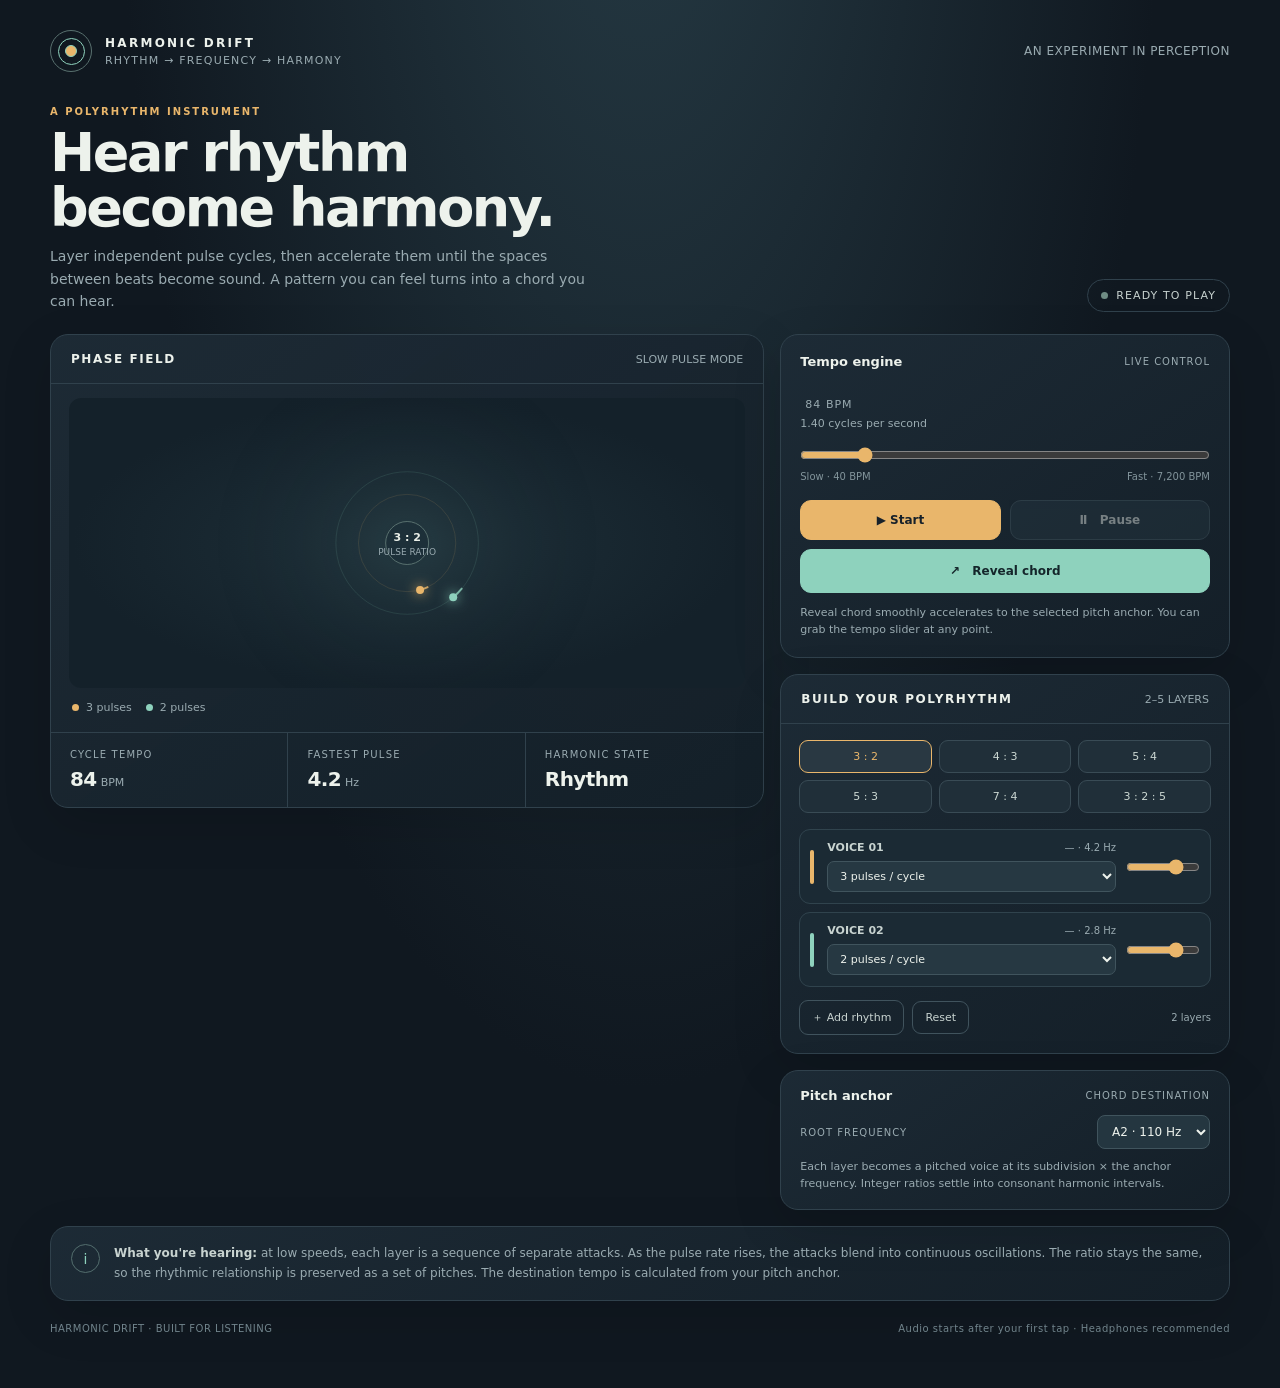
==== public/index.html @ 03dbb30c "Build Harmonic Drift polyrhythm-to-chord SPA" ====
<!doctype html>
<html lang="en">
<head>
<meta charset="utf-8">
<meta name="viewport" content="width=device-width,initial-scale=1,viewport-fit=cover">
<meta name="theme-color" content="#101820">
<meta name="description" content="Build polyrhythms, accelerate their pulses, and hear them resolve into harmonic intervals.">
<title>Harmonic Drift — Polyrhythm to Chord</title>
<style>
:root{color-scheme:dark;--bg:#101820;--panel:#17232d;--panel2:#1d2b36;--line:#30414c;--ink:#edf2ec;--muted:#9aabb1;--soft:#c8d3d0;--accent:#e9b66b;--accent2:#8ed2bd;--danger:#e58a78;--r:18px;font-family:Inter,ui-sans-serif,system-ui,-apple-system,BlinkMacSystemFont,"Segoe UI",sans-serif}
*{box-sizing:border-box}body{margin:0;background:radial-gradient(ellipse at 50% -20%,#263b45 0,#101820 58%);color:var(--ink);min-height:100vh}button,input,select{font:inherit}button{cursor:pointer}button:focus-visible,input:focus-visible,select:focus-visible{outline:2px solid var(--accent);outline-offset:3px}.shell{width:min(1180px,100% - 36px);margin:auto;padding:30px 0 54px}.top{display:flex;align-items:center;justify-content:space-between;gap:20px;margin-bottom:34px}.brand{display:flex;align-items:center;gap:13px}.mark{width:42px;height:42px;border:1px solid #59716f;border-radius:50%;display:grid;place-items:center;position:relative}.mark:before,.mark:after{content:"";position:absolute;border:1px solid var(--accent2);border-radius:50%;width:25px;height:25px}.mark:after{width:10px;height:10px;background:var(--accent)}.brand strong{display:block;letter-spacing:.19em;font-size:12px}.brand small{display:block;color:var(--muted);font-size:11px;letter-spacing:.11em;margin-top:4px}.eyebrow{color:var(--accent);font-size:10px;letter-spacing:.2em;text-transform:uppercase;font-weight:700}.top-note{color:var(--muted);font-size:12px;letter-spacing:.04em}.intro{display:flex;align-items:end;justify-content:space-between;gap:24px;margin-bottom:22px}.intro h1{font-size:clamp(32px,5vw,54px);line-height:1.02;letter-spacing:-.045em;margin:8px 0 10px;font-weight:650}.intro p{color:var(--muted);max-width:560px;margin:0;line-height:1.6;font-size:14px}.live-pill{white-space:nowrap;border:1px solid var(--line);border-radius:99px;padding:9px 13px;color:var(--soft);font-size:11px;letter-spacing:.1em;text-transform:uppercase}.live-pill:before{content:"";display:inline-block;width:7px;height:7px;border-radius:50%;background:#6f8c84;margin-right:8px}.live-pill.active:before{background:var(--accent2);box-shadow:0 0 12px var(--accent2)}
.layout{display:grid;grid-template-columns:minmax(0,1.35fr) minmax(310px,.85fr);gap:16px;align-items:start}.panel{background:linear-gradient(145deg,rgba(29,43,54,.96),rgba(20,31,40,.98));border:1px solid var(--line);border-radius:var(--r);overflow:hidden;box-shadow:0 16px 50px #0002}.panel-head{display:flex;justify-content:space-between;align-items:center;padding:17px 20px;border-bottom:1px solid var(--line)}.panel-head h2{font-size:12px;letter-spacing:.13em;text-transform:uppercase;margin:0;font-weight:650}.panel-head span{font-size:11px;color:var(--muted)}.visual-wrap{padding:14px 18px 18px}.visual{width:100%;height:290px;display:block;border-radius:12px;background:radial-gradient(ellipse at center,#1e3039,#14212a 70%)}.legend{display:flex;flex-wrap:wrap;gap:14px;padding:13px 3px 0}.legend-item{display:flex;align-items:center;gap:7px;color:var(--muted);font-size:11px}.dot{width:7px;height:7px;border-radius:50%}.readout{display:grid;grid-template-columns:repeat(3,1fr);border-top:1px solid var(--line)}.metric{padding:16px 19px;border-right:1px solid var(--line)}.metric:last-child{border:0}.metric label{display:block;color:var(--muted);font-size:10px;text-transform:uppercase;letter-spacing:.12em;margin-bottom:7px}.metric strong{font-size:20px;font-weight:600;letter-spacing:-.03em}.metric small{font-size:11px;color:var(--muted);margin-left:4px}
.side{display:grid;gap:16px}.controls{padding:19px}.control-row{display:flex;align-items:center;justify-content:space-between;gap:12px}.control-row h3{font-size:13px;margin:0;font-weight:650}.small-label{font-size:10px;color:var(--muted);letter-spacing:.1em;text-transform:uppercase}.tempo-value{font-variant-numeric:tabular-nums;font-size:28px;letter-spacing:-.04em;margin:13px 0 2px}.tempo-value span{font-size:11px;color:var(--muted);letter-spacing:.08em;margin-left:5px}.tempo-sub{font-size:11px;color:var(--muted)}input[type=range]{width:100%;accent-color:var(--accent);margin:17px 0 8px;cursor:pointer}.range-ends{display:flex;justify-content:space-between;color:#82949b;font-size:10px}.transport{display:grid;grid-template-columns:1fr 1fr;gap:9px;margin-top:18px}.btn{border:1px solid #465b64;border-radius:11px;background:#253640;color:var(--ink);padding:12px 14px;font-size:12px;font-weight:650;transition:background .18s,border-color .18s,transform .18s}.btn:hover{background:#304550;border-color:#71858a}.btn:active{transform:scale(.98)}.btn.primary{background:var(--accent);color:#17212a;border-color:var(--accent)}.btn.primary:hover{background:#f2c782}.btn.reveal{grid-column:1/-1;background:var(--accent2);border-color:var(--accent2);color:#14252a;padding:14px}.btn.reveal:hover{background:#a8e2d0}.btn:disabled{opacity:.45;cursor:not-allowed}.hint{font-size:11px;line-height:1.5;color:var(--muted);margin:12px 0 0}
.builder{padding:0}.builder-body{padding:16px 18px 18px}.preset-grid{display:grid;grid-template-columns:repeat(3,1fr);gap:7px;margin-bottom:16px}.preset{background:#202f39;border:1px solid #394b55;color:#cbd7d2;border-radius:9px;padding:9px 4px;font-size:11px;transition:.18s}.preset:hover,.preset.selected{border-color:var(--accent);color:var(--accent);background:#293842}.tracks{display:grid;gap:8px}.track{display:grid;grid-template-columns:7px minmax(0,1fr) 74px;align-items:center;gap:10px;padding:11px 10px;background:#1b2a34;border:1px solid #30434d;border-radius:11px}.track-bar{height:34px;border-radius:9px;width:4px}.track-main{min-width:0}.track-top{display:flex;justify-content:space-between;gap:8px;align-items:center;margin-bottom:7px}.track-name{font-size:11px;color:var(--soft);font-weight:650}.track-note{font-size:10px;color:var(--muted);font-variant-numeric:tabular-nums}.track select{width:100%;background:#263842;border:1px solid #40545d;color:var(--ink);border-radius:7px;padding:7px 8px;font-size:11px}.track select option{background:#1b2a34}.track-vol{width:100%;margin:0!important}.track-actions{display:flex;align-items:center;gap:8px;margin-top:13px}.add-btn,.reset-btn{background:transparent;border:1px solid #40535d;border-radius:9px;color:var(--soft);font-size:11px;padding:9px 12px}.add-btn:hover,.reset-btn:hover{border-color:var(--accent);color:var(--accent)}.track-count{margin-left:auto;color:var(--muted);font-size:10px}
.anchor{padding:17px 19px}.anchor select{background:#243640;border:1px solid #40545d;color:var(--ink);border-radius:8px;padding:8px 10px;font-size:12px}.anchor-note{font-size:11px;color:var(--muted);line-height:1.5;margin:10px 0 0}.explain{margin-top:16px;padding:17px 20px;display:flex;gap:14px;align-items:flex-start}.explain-icon{width:29px;height:29px;border:1px solid #536d6d;border-radius:50%;display:grid;place-items:center;color:var(--accent2);flex:none;font-size:14px}.explain p{font-size:12px;color:var(--muted);line-height:1.6;margin:0}.explain strong{color:var(--soft);font-weight:600}
.footer{display:flex;justify-content:space-between;gap:16px;margin-top:22px;color:#71848c;font-size:10px;letter-spacing:.05em}.footer span:last-child{text-align:right}
@media(max-width:820px){.layout{grid-template-columns:1fr}.side{grid-template-columns:1fr 1fr}.builder{grid-column:1/-1}.anchor{grid-column:1/-1}.visual{height:260px}}
@media(max-width:560px){.shell{width:min(100% - 24px,500px);padding-top:19px}.top{margin-bottom:25px}.top-note{display:none}.intro{display:block}.intro h1{font-size:39px}.live-pill{display:inline-block;margin-top:15px}.side{grid-template-columns:1fr}.builder,.anchor{grid-column:auto}.visual{height:230px}.readout .metric{padding:13px 10px}.metric strong{font-size:17px}.metric label{font-size:9px}.footer{font-size:9px}.track{grid-template-columns:6px minmax(0,1fr) 66px}}
@media(prefers-reduced-motion:reduce){*,*:before,*:after{scroll-behavior:auto!important;transition:none!important}}
</style>
</head>
<body>
<main class="shell">
<header class="top">
  <div class="brand"><div class="mark" aria-hidden="true"></div><div><strong>HARMONIC DRIFT</strong><small>RHYTHM → FREQUENCY → HARMONY</small></div></div>
  <div class="top-note">AN EXPERIMENT IN PERCEPTION</div>
</header>
<section class="intro">
  <div><div class="eyebrow">A polyrhythm instrument</div><h1>Hear rhythm<br>become harmony.</h1><p>Layer independent pulse cycles, then accelerate them until the spaces between beats become sound. A pattern you can feel turns into a chord you can hear.</p></div>
  <div class="live-pill" id="status">READY TO PLAY</div>
</section>
<div class="layout">
  <section class="panel">
    <div class="panel-head"><h2>Phase field</h2><span id="phase-caption">SLOW PULSE MODE</span></div>
    <div class="visual-wrap">
      <canvas class="visual" id="phase" aria-label="Animated visualisation of the polyrhythm cycles"></canvas>
      <div class="legend" id="legend"></div>
    </div>
    <div class="readout">
      <div class="metric"><label>Cycle tempo</label><strong id="metric-tempo">84</strong><small>BPM</small></div>
      <div class="metric"><label>Fastest pulse</label><strong id="metric-rate">4.2</strong><small>Hz</small></div>
      <div class="metric"><label>Harmonic state</label><strong id="metric-state">Rhythm</strong></div>
    </div>
  </section>
  <div class="side">
    <section class="panel controls">
      <div class="control-row"><h3>Tempo engine</h3><span class="small-label">LIVE CONTROL</span></div>
      <div class="tempo-value"><span id="tempo-number">84</span><span>BPM</span></div>
      <div class="tempo-sub" id="tempo-detail">1.40 cycles per second</div>
      <input id="tempo" type="range" min="0" max="1000" step="1" value="174" aria-label="Cycle tempo">
      <div class="range-ends"><span>Slow · 40 BPM</span><span>Fast · 7,200 BPM</span></div>
      <div class="transport">
        <button class="btn primary" id="play">▶ &nbsp; Start</button>
        <button class="btn" id="stop" disabled>Ⅱ &nbsp; Pause</button>
        <button class="btn reveal" id="reveal">↗ &nbsp; Reveal chord</button>
      </div>
      <p class="hint" id="ramp-hint">Reveal chord smoothly accelerates to the selected pitch anchor. You can grab the tempo slider at any point.</p>
    </section>
    <section class="panel builder">
      <div class="panel-head"><h2>Build your polyrhythm</h2><span>2–5 LAYERS</span></div>
      <div class="builder-body">
        <div class="preset-grid" id="presets">
          <button class="preset selected" data-ratio="3:2">3 : 2</button>
          <button class="preset" data-ratio="4:3">4 : 3</button>
          <button class="preset" data-ratio="5:4">5 : 4</button>
          <button class="preset" data-ratio="5:3">5 : 3</button>
          <button class="preset" data-ratio="7:4">7 : 4</button>
          <button class="preset" data-ratio="3:2:5">3 : 2 : 5</button>
        </div>
        <div class="tracks" id="tracks"></div>
        <div class="track-actions"><button class="add-btn" id="add">＋ Add rhythm</button><button class="reset-btn" id="reset">Reset</button><span class="track-count" id="track-count">2 layers</span></div>
      </div>
    </section>
    <section class="panel anchor">
      <div class="control-row"><h3>Pitch anchor</h3><span class="small-label">CHORD DESTINATION</span></div>
      <div class="control-row" style="margin-top:12px"><span class="small-label">Root frequency</span><select id="anchor"><option value="82.41">E2 · 82 Hz</option><option value="98">G2 · 98 Hz</option><option value="110" selected>A2 · 110 Hz</option><option value="123.47">B2 · 123 Hz</option><option value="130.81">C3 · 131 Hz</option><option value="146.83">D3 · 147 Hz</option></select></div>
      <p class="anchor-note">Each layer becomes a pitched voice at its subdivision × the anchor frequency. Integer ratios settle into consonant harmonic intervals.</p>
    </section>
  </div>
</div>
<section class="panel explain">
  <div class="explain-icon">i</div><p><strong>What you're hearing:</strong> at low speeds, each layer is a sequence of separate attacks. As the pulse rate rises, the attacks blend into continuous oscillations. The ratio stays the same, so the rhythmic relationship is preserved as a set of pitches. The destination tempo is calculated from your pitch anchor.</p>
</section>
<footer class="footer"><span>HARMONIC DRIFT · BUILT FOR LISTENING</span><span>Audio starts after your first tap · Headphones recommended</span></footer>
</main>
<script>
(() => {
  const colors = ["#e9b66b","#8ed2bd","#91aee4","#e58a78","#c6a2df"];
  const waveforms = ["triangle","sine","sawtooth","triangle","sine"];
  const $ = id => document.getElementById(id);
  const state = { bpm:84, playing:false, tracks:[3,2].map((division,i)=>({division,volume:.72})), anchor:110, ramp:null, startedAt:0 };
  const minBpm=40,maxBpm=7200;
  const clamp=(v,a,b)=>Math.max(a,Math.min(b,v));
  const smooth=(a,b,x)=>{const t=clamp((x-a)/(b-a),0,1);return t*t*(3-2*t)};
  const posFromBpm=b=>Math.round(Math.log(b/minBpm)/Math.log(maxBpm/minBpm)*1000);
  const bpmFromPos=p=>minBpm*Math.pow(maxBpm/minBpm,p/1000);
  const hz=()=>state.bpm/60;
  const pitchName=f=>{
    if(!f||f<12)return "—";
    const midi=Math.round(69+12*Math.log2(f/440));
    const names=["C","C♯","D","D♯","E","F","F♯","G","G♯","A","A♯","B"];
    return names[(midi%12+12)%12]+(Math.floor(midi/12)-1);
  };
  const ctxState={ctx:null,master:null,voices:[],nextPulse:[],timer:null};
  function renderTracks(){
    $("tracks").innerHTML=state.tracks.map((t,i)=>'<div class="track" data-index="'+i+'"><div class="track-bar" style="background:'+colors[i]+'"></div><div class="track-main"><div class="track-top"><span class="track-name">VOICE '+String(i+1).padStart(2,"0")+'</span><span class="track-note" id="note-'+i+'">—</span></div><select aria-label="Voice '+(i+1)+' subdivision" data-division="'+i+'">'+Array.from({length:8},(_,j)=>j+2).map(n=>'<option value="'+n+'" '+(n===t.division?'selected':'')+'>'+n+' pulses / cycle</option>').join("")+'</select></div><input class="track-vol" type="range" min="0" max="1" step=".01" value="'+t.volume+'" aria-label="Voice '+(i+1)+' volume" data-volume="'+i+'"></div>').join("");
    $("tracks").querySelectorAll("[data-division]").forEach(el=>el.addEventListener("change",e=>{state.tracks[+e.target.dataset.division].division=+e.target.value;sync();}));
    $("tracks").querySelectorAll("[data-volume]").forEach(el=>el.addEventListener("input",e=>{state.tracks[+e.target.dataset.volume].volume=+e.target.value;syncAudio();}));
    $("track-count").textContent=state.tracks.length+" layers";
    $("add").disabled=state.tracks.length>=5;
    $("add").style.opacity=state.tracks.length>=5?".4":"1";
    $("legend").innerHTML=state.tracks.map((t,i)=>'<span class="legend-item"><i class="dot" style="background:'+colors[i]+'"></i>'+t.division+' pulses</span>').join("");
    document.querySelectorAll(".preset").forEach(b=>b.classList.toggle("selected",b.dataset.ratio===state.tracks.map(t=>t.division).join(":")));
    sync();
  }
  function sync(){
    $("tempo").value=posFromBpm(state.bpm);
    $("tempo-number").textContent=Math.round(state.bpm).toLocaleString();
    $("metric-tempo").textContent=Math.round(state.bpm).toLocaleString();
    $("tempo-detail").textContent=(state.bpm/60).toFixed(2)+" cycles per second";
    const fastest=Math.max(...state.tracks.map(t=>hz()*t.division));
    $("metric-rate").textContent=fastest.toFixed(fastest>=100?0:1);
    const blend=smooth(12,32,fastest);
    $("metric-state").textContent=blend>.94?"Chord":blend>.08?"Blending":"Rhythm";
    $("phase-caption").textContent=blend>.94?"HARMONIC MODE":blend>.08?"TRANSITIONING":"SLOW PULSE MODE";
    state.tracks.forEach((t,i)=>{const el=$("note-"+i);if(el)el.textContent=(hz()*t.division>=12?pitchName(hz()*t.division):"—")+" · "+(hz()*t.division).toFixed(hz()*t.division>=100?0:1)+" Hz";});
    $("status").classList.toggle("active",state.playing);
    $("status").textContent=state.playing?(blend>.94?"HARMONIC MODE":"PLAYING"):"READY TO PLAY";
    $("play").disabled=state.playing;$("stop").disabled=!state.playing;
    $("play").textContent=state.playing?"●  Playing":"▶  Start";
    syncAudio();
  }
  function ensureAudio(){
    if(ctxState.ctx)return;
    const AC=window.AudioContext||window.webkitAudioContext;
    if(!AC){alert("This browser does not support Web Audio.");return;}
    const ctx=new AC(),master=ctx.createGain();
    master.gain.value=.62;master.connect(ctx.destination);
    ctxState.ctx=ctx;ctxState.master=master;
    makeVoices();
  }
  function makeVoices(){
    const ctx=ctxState.ctx;if(!ctx)return;
    ctxState.voices.forEach(v=>{try{v.osc.stop()}catch{}});
    ctxState.voices=state.tracks.map((t,i)=>{
      const osc=ctx.createOscillator(),gain=ctx.createGain();
      osc.type=waveforms[i];osc.frequency.value=state.anchor*t.division;gain.gain.value=0;
      osc.connect(gain);gain.connect(ctxState.master);osc.start();
      return {osc,gain};
    });
    ctxState.nextPulse=state.tracks.map(()=>ctx.currentTime+.04);
  }
  function syncAudio(){
    const ctx=ctxState.ctx;if(!ctx)return;
    if(ctxState.voices.length!==state.tracks.length){makeVoices();return;}
    state.tracks.forEach((t,i)=>{
      const v=ctxState.voices[i];if(!v)return;
      const f=hz()*t.division,blend=smooth(12,32,f);
      v.osc.frequency.setTargetAtTime(Math.max(1,f),ctx.currentTime,.035);
      const level=state.playing?(.095*blend*t.volume):0;
      v.gain.gain.setTargetAtTime(level,ctx.currentTime,.045);
    });
    if(!state.playing)ctxState.master.gain.setTargetAtTime(0,ctx.currentTime,.03);
    else ctxState.master.gain.setTargetAtTime(.62,ctx.currentTime,.05);
  }
  function pulse(i,when){
    const ctx=ctxState.ctx,t=state.tracks[i];if(!ctx||!t||t.volume<=0)return;
    const osc=ctx.createOscillator(),gain=ctx.createGain();
    osc.type=waveforms[i];osc.frequency.value=390+i*105;
    gain.gain.setValueAtTime(0,when);gain.gain.linearRampToValueAtTime(.17*t.volume,when+.003);
    gain.gain.exponentialRampToValueAtTime(.0001,when+.075);
    osc.connect(gain);gain.connect(ctxState.master);osc.start(when);osc.stop(when+.08);
  }
  function scheduler(){
    const ctx=ctxState.ctx;if(!ctx||!state.playing)return;
    const now=ctx.currentTime,until=now+.12;
    state.tracks.forEach((t,i)=>{
      const f=hz()*t.division;
      if(f>34){ctxState.nextPulse[i]=until;return;}
      const interval=1/Math.max(.05,f);
      while(ctxState.nextPulse[i]<until){
        const when=ctxState.nextPulse[i],blend=smooth(12,32,f);
        if(when>=now-.01)pulse(i,when);
        ctxState.nextPulse[i]+=interval;
        if(blend>.99)break;
      }
    });
  }
  function start(){
    ensureAudio();if(!ctxState.ctx)return;
    ctxState.ctx.resume();state.playing=true;state.startedAt=performance.now();
    ctxState.nextPulse=state.tracks.map(()=>ctxState.ctx.currentTime+.04);
    if(ctxState.timer)clearInterval(ctxState.timer);
    ctxState.timer=setInterval(scheduler,20);sync();
  }
  function pause(){
    state.playing=false;if(ctxState.timer)clearInterval(ctxState.timer);ctxState.timer=null;
    sync();
  }
  function rampTo(target,duration=4200){
    const start=state.bpm;
    state.ramp={from:start,to:target,at:performance.now(),duration};
    $("ramp-hint").textContent="Ramping smoothly to "+Math.round(target).toLocaleString()+" BPM · grab the slider to take control.";
  }
  function updateRamp(now){
    if(!state.ramp)return;
    const r=state.ramp,t=clamp((now-r.at)/r.duration,0,1),e=t*t*(3-2*t);
    state.bpm=r.from+(r.to-r.from)*e;
    if(t>=1){state.ramp=null;$("ramp-hint").textContent="Chord destination reached. Change the pitch anchor or build a new ratio to explore another interval.";}
  }
  $("play").addEventListener("click",start);
  $("stop").addEventListener("click",pause);
  $("reveal").addEventListener("click",()=>{if(!state.playing)start();rampTo(state.anchor*60,5200);});
  $("tempo").addEventListener("input",e=>{state.ramp=null;state.bpm=bpmFromPos(+e.target.value);$("ramp-hint").textContent="Manual tempo control · Reveal chord will calculate a new destination from your pitch anchor.";sync();});
  $("anchor").addEventListener("change",e=>{state.anchor=+e.target.value;sync();if(state.playing)rampTo(state.anchor*60,3600);});
  $("presets").addEventListener("click",e=>{const b=e.target.closest("[data-ratio]");if(!b)return;state.tracks=b.dataset.ratio.split(":").map(n=>({division:+n,volume:.72}));renderTracks();});
  $("add").addEventListener("click",()=>{if(state.tracks.length>=5)return;const used=state.tracks.map(t=>t.division);const next=[2,3,4,5,6,7,8,9].find(n=>!used.includes(n))||6;state.tracks.push({division:next,volume:.65});renderTracks();});
  $("reset").addEventListener("click",()=>{state.tracks=[{division:3,volume:.72},{division:2,volume:.72}];state.bpm=84;state.ramp=null;renderTracks();});
  const canvas=$("phase"),g=canvas.getContext("2d");
  let width=0,height=0,dpr=1;
  function resize(){const rect=canvas.getBoundingClientRect();dpr=Math.min(devicePixelRatio||1,2);width=rect.width;height=rect.height;canvas.width=Math.round(width*dpr);canvas.height=Math.round(height*dpr);g.setTransform(dpr,0,0,dpr,0,0);}
  new ResizeObserver(resize).observe(canvas);resize();
  let lastUi=0;
  function draw(now){
    updateRamp(now);
    const cx=width/2,cy=height/2,base=Math.min(width*.37,height*.39),time=ctxState.ctx?ctxState.ctx.currentTime:now/1000;
    g.clearRect(0,0,width,height);
    const wash=g.createRadialGradient(cx,cy,4,cx,cy,base*1.7);wash.addColorStop(0,"rgba(89,132,129,.12)");wash.addColorStop(1,"rgba(10,20,26,0)");g.fillStyle=wash;g.fillRect(0,0,width,height);
    state.tracks.forEach((t,i)=>{
      const r=base*(.43+i*.2),f=hz()*t.division,blend=smooth(12,32,f),phase=(time*f)%1*Math.PI*2;
      g.beginPath();g.arc(cx,cy,r,0,Math.PI*2);g.strokeStyle=colors[i];g.globalAlpha=.12+.28*blend;g.lineWidth=1+blend*2;g.stroke();g.globalAlpha=1;
      if(blend>.05){g.beginPath();g.arc(cx,cy,r,0,Math.PI*2);g.strokeStyle=colors[i];g.globalAlpha=blend*.45;g.lineWidth=5+blend*8;g.shadowColor=colors[i];g.shadowBlur=12+blend*12;g.stroke();g.shadowBlur=0;g.globalAlpha=1;}
      const x=cx+Math.cos(phase)*r,y=cy+Math.sin(phase)*r;
      const pulseSize=4+blend*2;
      g.beginPath();g.arc(x,y,pulseSize,0,Math.PI*2);g.fillStyle=colors[i];g.shadowColor=colors[i];g.shadowBlur=12;g.fill();g.shadowBlur=0;
      if(blend<.98){g.beginPath();g.arc(cx,cy,r,phase-.18,phase);g.strokeStyle=colors[i];g.globalAlpha=.8;g.lineWidth=2;g.stroke();g.globalAlpha=1;}
    });
    g.beginPath();g.arc(cx,cy,base*.19,0,Math.PI*2);g.fillStyle="#1d3039";g.fill();g.strokeStyle="#58706e";g.lineWidth=1;g.stroke();
    g.fillStyle="#e9eee7";g.textAlign="center";g.textBaseline="middle";g.font="600 11px system-ui";g.fillText(state.tracks.map(t=>t.division).join(" : "),cx,cy-5);
    g.fillStyle="#9aabb1";g.font="9px system-ui";g.fillText("PULSE RATIO",cx,cy+10);
    if(now-lastUi>80){lastUi=now;sync();}
    requestAnimationFrame(draw);
  }
  renderTracks();requestAnimationFrame(draw);
  document.addEventListener("visibilitychange",()=>{if(document.hidden&&state.playing)pause();});
})();
</script>
</body>
</html>
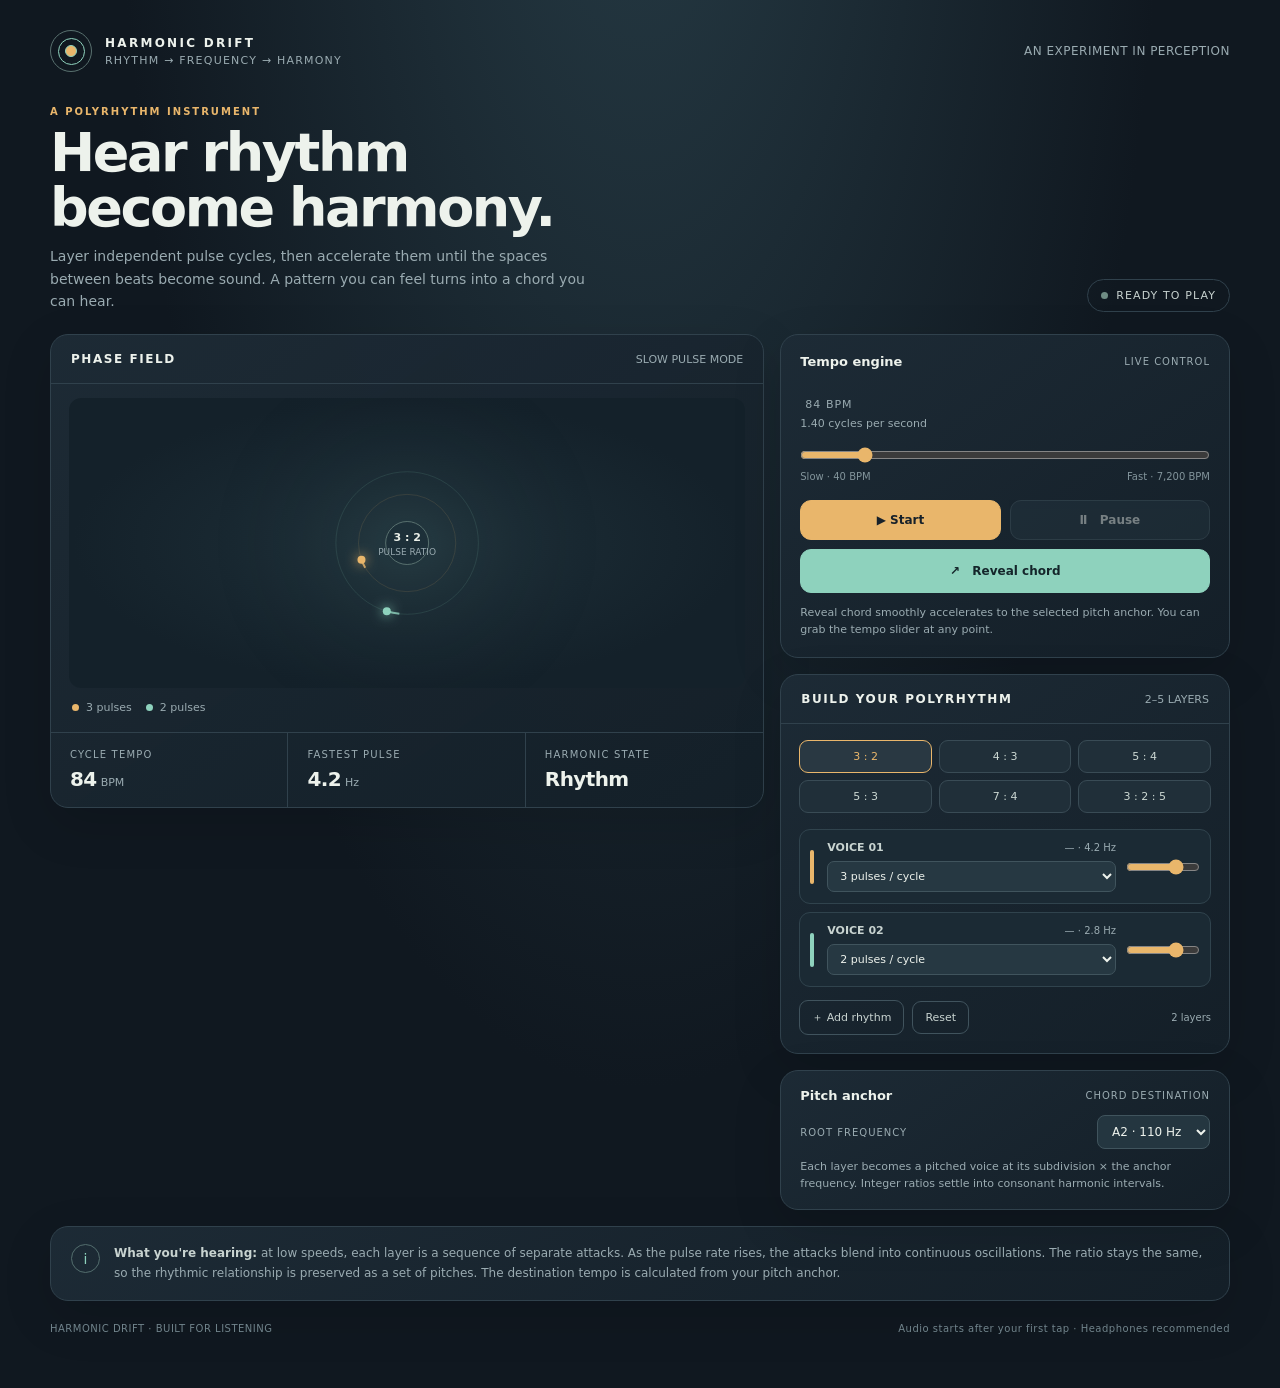
==== commit 290b463e: "Tighten chord reveal ramp" ====
--- a/public/index.html
+++ b/public/index.html
@@ -210,7 +210,7 @@
   }
   $("play").addEventListener("click",start);
   $("stop").addEventListener("click",pause);
-  $("reveal").addEventListener("click",()=>{if(!state.playing)start();rampTo(state.anchor*60,5200);});
+  $("reveal").addEventListener("click",()=>{if(!state.playing)start();rampTo(state.anchor*60,3600);});
   $("tempo").addEventListener("input",e=>{state.ramp=null;state.bpm=bpmFromPos(+e.target.value);$("ramp-hint").textContent="Manual tempo control · Reveal chord will calculate a new destination from your pitch anchor.";sync();});
   $("anchor").addEventListener("change",e=>{state.anchor=+e.target.value;sync();if(state.playing)rampTo(state.anchor*60,3600);});
   $("presets").addEventListener("click",e=>{const b=e.target.closest("[data-ratio]");if(!b)return;state.tracks=b.dataset.ratio.split(":").map(n=>({division:+n,volume:.72}));renderTracks();});
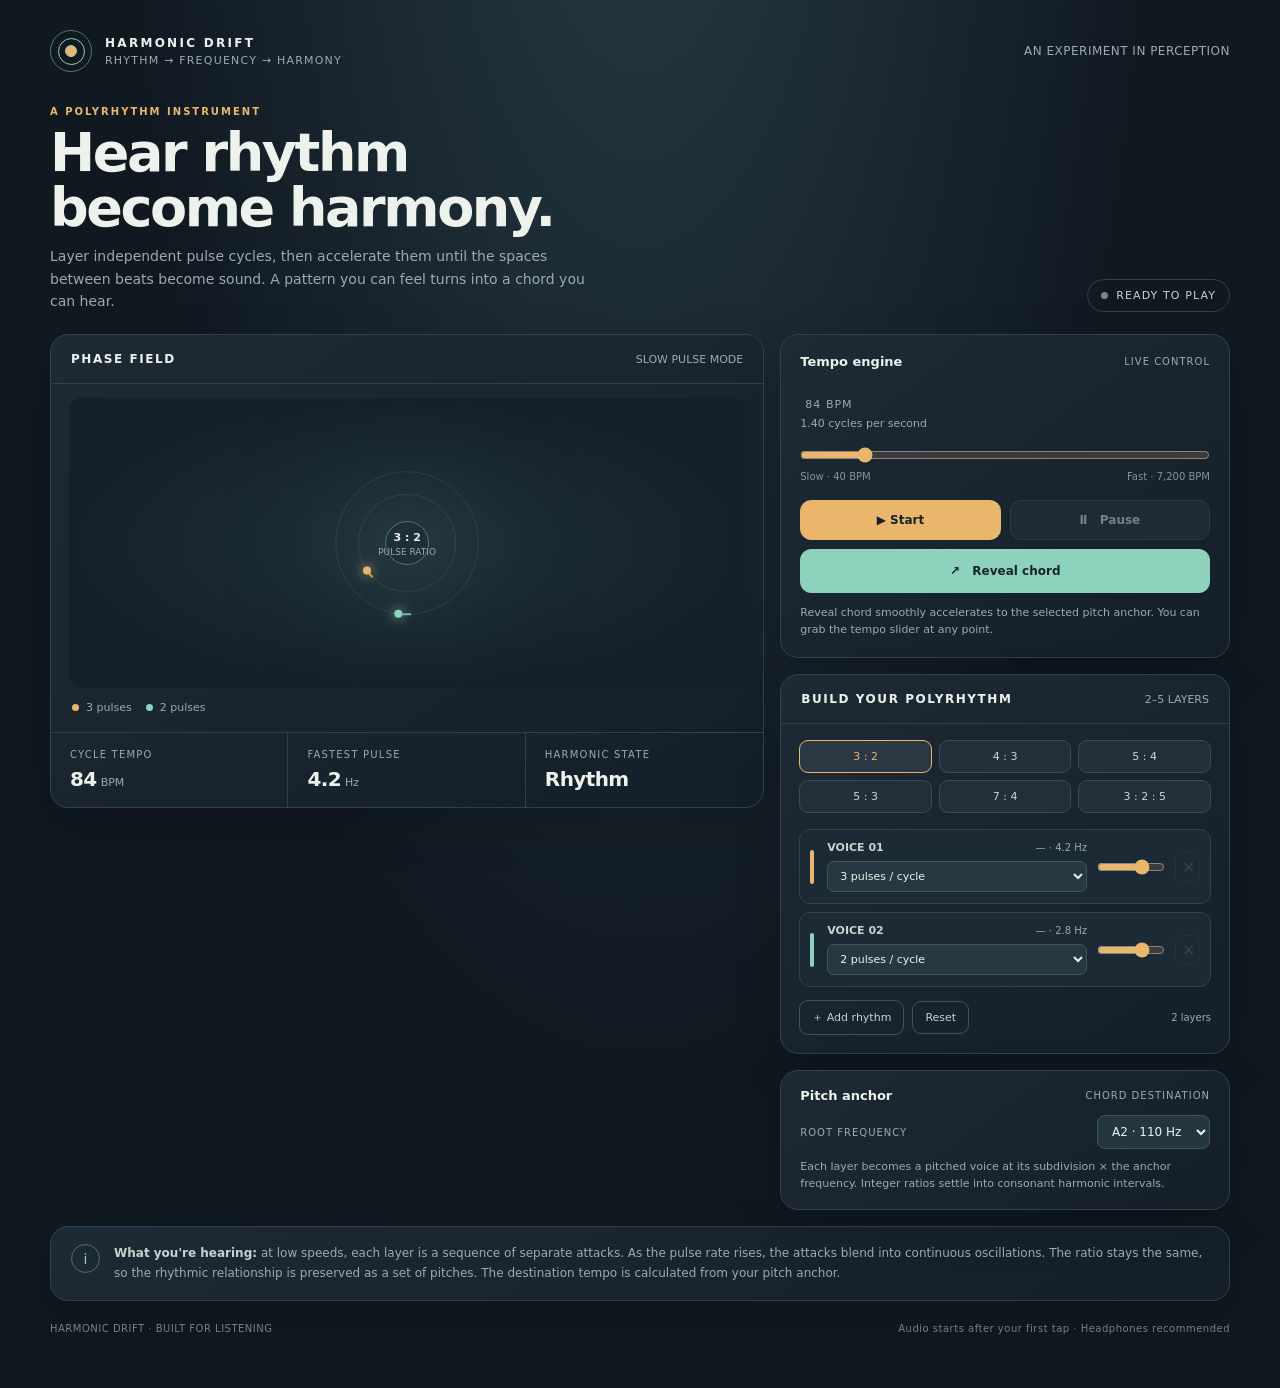
==== commit 6b998b92: "Add rhythm layer removal controls" ====
--- a/public/index.html
+++ b/public/index.html
@@ -11,11 +11,11 @@
 *{box-sizing:border-box}body{margin:0;background:radial-gradient(ellipse at 50% -20%,#263b45 0,#101820 58%);color:var(--ink);min-height:100vh}button,input,select{font:inherit}button{cursor:pointer}button:focus-visible,input:focus-visible,select:focus-visible{outline:2px solid var(--accent);outline-offset:3px}.shell{width:min(1180px,100% - 36px);margin:auto;padding:30px 0 54px}.top{display:flex;align-items:center;justify-content:space-between;gap:20px;margin-bottom:34px}.brand{display:flex;align-items:center;gap:13px}.mark{width:42px;height:42px;border:1px solid #59716f;border-radius:50%;display:grid;place-items:center;position:relative}.mark:before,.mark:after{content:"";position:absolute;border:1px solid var(--accent2);border-radius:50%;width:25px;height:25px}.mark:after{width:10px;height:10px;background:var(--accent)}.brand strong{display:block;letter-spacing:.19em;font-size:12px}.brand small{display:block;color:var(--muted);font-size:11px;letter-spacing:.11em;margin-top:4px}.eyebrow{color:var(--accent);font-size:10px;letter-spacing:.2em;text-transform:uppercase;font-weight:700}.top-note{color:var(--muted);font-size:12px;letter-spacing:.04em}.intro{display:flex;align-items:end;justify-content:space-between;gap:24px;margin-bottom:22px}.intro h1{font-size:clamp(32px,5vw,54px);line-height:1.02;letter-spacing:-.045em;margin:8px 0 10px;font-weight:650}.intro p{color:var(--muted);max-width:560px;margin:0;line-height:1.6;font-size:14px}.live-pill{white-space:nowrap;border:1px solid var(--line);border-radius:99px;padding:9px 13px;color:var(--soft);font-size:11px;letter-spacing:.1em;text-transform:uppercase}.live-pill:before{content:"";display:inline-block;width:7px;height:7px;border-radius:50%;background:#6f8c84;margin-right:8px}.live-pill.active:before{background:var(--accent2);box-shadow:0 0 12px var(--accent2)}
 .layout{display:grid;grid-template-columns:minmax(0,1.35fr) minmax(310px,.85fr);gap:16px;align-items:start}.panel{background:linear-gradient(145deg,rgba(29,43,54,.96),rgba(20,31,40,.98));border:1px solid var(--line);border-radius:var(--r);overflow:hidden;box-shadow:0 16px 50px #0002}.panel-head{display:flex;justify-content:space-between;align-items:center;padding:17px 20px;border-bottom:1px solid var(--line)}.panel-head h2{font-size:12px;letter-spacing:.13em;text-transform:uppercase;margin:0;font-weight:650}.panel-head span{font-size:11px;color:var(--muted)}.visual-wrap{padding:14px 18px 18px}.visual{width:100%;height:290px;display:block;border-radius:12px;background:radial-gradient(ellipse at center,#1e3039,#14212a 70%)}.legend{display:flex;flex-wrap:wrap;gap:14px;padding:13px 3px 0}.legend-item{display:flex;align-items:center;gap:7px;color:var(--muted);font-size:11px}.dot{width:7px;height:7px;border-radius:50%}.readout{display:grid;grid-template-columns:repeat(3,1fr);border-top:1px solid var(--line)}.metric{padding:16px 19px;border-right:1px solid var(--line)}.metric:last-child{border:0}.metric label{display:block;color:var(--muted);font-size:10px;text-transform:uppercase;letter-spacing:.12em;margin-bottom:7px}.metric strong{font-size:20px;font-weight:600;letter-spacing:-.03em}.metric small{font-size:11px;color:var(--muted);margin-left:4px}
 .side{display:grid;gap:16px}.controls{padding:19px}.control-row{display:flex;align-items:center;justify-content:space-between;gap:12px}.control-row h3{font-size:13px;margin:0;font-weight:650}.small-label{font-size:10px;color:var(--muted);letter-spacing:.1em;text-transform:uppercase}.tempo-value{font-variant-numeric:tabular-nums;font-size:28px;letter-spacing:-.04em;margin:13px 0 2px}.tempo-value span{font-size:11px;color:var(--muted);letter-spacing:.08em;margin-left:5px}.tempo-sub{font-size:11px;color:var(--muted)}input[type=range]{width:100%;accent-color:var(--accent);margin:17px 0 8px;cursor:pointer}.range-ends{display:flex;justify-content:space-between;color:#82949b;font-size:10px}.transport{display:grid;grid-template-columns:1fr 1fr;gap:9px;margin-top:18px}.btn{border:1px solid #465b64;border-radius:11px;background:#253640;color:var(--ink);padding:12px 14px;font-size:12px;font-weight:650;transition:background .18s,border-color .18s,transform .18s}.btn:hover{background:#304550;border-color:#71858a}.btn:active{transform:scale(.98)}.btn.primary{background:var(--accent);color:#17212a;border-color:var(--accent)}.btn.primary:hover{background:#f2c782}.btn.reveal{grid-column:1/-1;background:var(--accent2);border-color:var(--accent2);color:#14252a;padding:14px}.btn.reveal:hover{background:#a8e2d0}.btn:disabled{opacity:.45;cursor:not-allowed}.hint{font-size:11px;line-height:1.5;color:var(--muted);margin:12px 0 0}
-.builder{padding:0}.builder-body{padding:16px 18px 18px}.preset-grid{display:grid;grid-template-columns:repeat(3,1fr);gap:7px;margin-bottom:16px}.preset{background:#202f39;border:1px solid #394b55;color:#cbd7d2;border-radius:9px;padding:9px 4px;font-size:11px;transition:.18s}.preset:hover,.preset.selected{border-color:var(--accent);color:var(--accent);background:#293842}.tracks{display:grid;gap:8px}.track{display:grid;grid-template-columns:7px minmax(0,1fr) 74px;align-items:center;gap:10px;padding:11px 10px;background:#1b2a34;border:1px solid #30434d;border-radius:11px}.track-bar{height:34px;border-radius:9px;width:4px}.track-main{min-width:0}.track-top{display:flex;justify-content:space-between;gap:8px;align-items:center;margin-bottom:7px}.track-name{font-size:11px;color:var(--soft);font-weight:650}.track-note{font-size:10px;color:var(--muted);font-variant-numeric:tabular-nums}.track select{width:100%;background:#263842;border:1px solid #40545d;color:var(--ink);border-radius:7px;padding:7px 8px;font-size:11px}.track select option{background:#1b2a34}.track-vol{width:100%;margin:0!important}.track-actions{display:flex;align-items:center;gap:8px;margin-top:13px}.add-btn,.reset-btn{background:transparent;border:1px solid #40535d;border-radius:9px;color:var(--soft);font-size:11px;padding:9px 12px}.add-btn:hover,.reset-btn:hover{border-color:var(--accent);color:var(--accent)}.track-count{margin-left:auto;color:var(--muted);font-size:10px}
+.builder{padding:0}.builder-body{padding:16px 18px 18px}.preset-grid{display:grid;grid-template-columns:repeat(3,1fr);gap:7px;margin-bottom:16px}.preset{background:#202f39;border:1px solid #394b55;color:#cbd7d2;border-radius:9px;padding:9px 4px;font-size:11px;transition:.18s}.preset:hover,.preset.selected{border-color:var(--accent);color:var(--accent);background:#293842}.tracks{display:grid;gap:8px}.track{display:grid;grid-template-columns:7px minmax(0,1fr) 68px 25px;align-items:center;gap:10px;padding:11px 10px;background:#1b2a34;border:1px solid #30434d;border-radius:11px}.track-bar{height:34px;border-radius:9px;width:4px}.track-main{min-width:0}.track-top{display:flex;justify-content:space-between;gap:8px;align-items:center;margin-bottom:7px}.track-name{font-size:11px;color:var(--soft);font-weight:650}.track-note{font-size:10px;color:var(--muted);font-variant-numeric:tabular-nums}.track select{width:100%;background:#263842;border:1px solid #40545d;color:var(--ink);border-radius:7px;padding:7px 8px;font-size:11px}.track select option{background:#1b2a34}.track-vol{width:100%;margin:0!important}.remove-track{width:25px;height:30px;border:1px solid #40535d;border-radius:7px;background:transparent;color:#9aabb1;font-size:16px;line-height:1}.remove-track:hover:not(:disabled){border-color:var(--danger);color:var(--danger)}.remove-track:disabled{opacity:.22;cursor:not-allowed}.track-actions{display:flex;align-items:center;gap:8px;margin-top:13px}.add-btn,.reset-btn{background:transparent;border:1px solid #40535d;border-radius:9px;color:var(--soft);font-size:11px;padding:9px 12px}.add-btn:hover,.reset-btn:hover{border-color:var(--accent);color:var(--accent)}.track-count{margin-left:auto;color:var(--muted);font-size:10px}
 .anchor{padding:17px 19px}.anchor select{background:#243640;border:1px solid #40545d;color:var(--ink);border-radius:8px;padding:8px 10px;font-size:12px}.anchor-note{font-size:11px;color:var(--muted);line-height:1.5;margin:10px 0 0}.explain{margin-top:16px;padding:17px 20px;display:flex;gap:14px;align-items:flex-start}.explain-icon{width:29px;height:29px;border:1px solid #536d6d;border-radius:50%;display:grid;place-items:center;color:var(--accent2);flex:none;font-size:14px}.explain p{font-size:12px;color:var(--muted);line-height:1.6;margin:0}.explain strong{color:var(--soft);font-weight:600}
 .footer{display:flex;justify-content:space-between;gap:16px;margin-top:22px;color:#71848c;font-size:10px;letter-spacing:.05em}.footer span:last-child{text-align:right}
 @media(max-width:820px){.layout{grid-template-columns:1fr}.side{grid-template-columns:1fr 1fr}.builder{grid-column:1/-1}.anchor{grid-column:1/-1}.visual{height:260px}}
-@media(max-width:560px){.shell{width:min(100% - 24px,500px);padding-top:19px}.top{margin-bottom:25px}.top-note{display:none}.intro{display:block}.intro h1{font-size:39px}.live-pill{display:inline-block;margin-top:15px}.side{grid-template-columns:1fr}.builder,.anchor{grid-column:auto}.visual{height:230px}.readout .metric{padding:13px 10px}.metric strong{font-size:17px}.metric label{font-size:9px}.footer{font-size:9px}.track{grid-template-columns:6px minmax(0,1fr) 66px}}
+@media(max-width:560px){.shell{width:min(100% - 24px,500px);padding-top:19px}.top{margin-bottom:25px}.top-note{display:none}.intro{display:block}.intro h1{font-size:39px}.live-pill{display:inline-block;margin-top:15px}.side{grid-template-columns:1fr}.builder,.anchor{grid-column:auto}.visual{height:230px}.readout .metric{padding:13px 10px}.metric strong{font-size:17px}.metric label{font-size:9px}.footer{font-size:9px}.track{grid-template-columns:6px minmax(0,1fr) 55px 23px}}
 @media(prefers-reduced-motion:reduce){*,*:before,*:after{scroll-behavior:auto!important;transition:none!important}}
 </style>
 </head>
@@ -103,9 +103,10 @@
   };
   const ctxState={ctx:null,master:null,voices:[],nextPulse:[],timer:null};
   function renderTracks(){
-    $("tracks").innerHTML=state.tracks.map((t,i)=>'<div class="track" data-index="'+i+'"><div class="track-bar" style="background:'+colors[i]+'"></div><div class="track-main"><div class="track-top"><span class="track-name">VOICE '+String(i+1).padStart(2,"0")+'</span><span class="track-note" id="note-'+i+'">—</span></div><select aria-label="Voice '+(i+1)+' subdivision" data-division="'+i+'">'+Array.from({length:8},(_,j)=>j+2).map(n=>'<option value="'+n+'" '+(n===t.division?'selected':'')+'>'+n+' pulses / cycle</option>').join("")+'</select></div><input class="track-vol" type="range" min="0" max="1" step=".01" value="'+t.volume+'" aria-label="Voice '+(i+1)+' volume" data-volume="'+i+'"></div>').join("");
+    $("tracks").innerHTML=state.tracks.map((t,i)=>'<div class="track" data-index="'+i+'"><div class="track-bar" style="background:'+colors[i]+'"></div><div class="track-main"><div class="track-top"><span class="track-name">VOICE '+String(i+1).padStart(2,"0")+'</span><span class="track-note" id="note-'+i+'">—</span></div><select aria-label="Voice '+(i+1)+' subdivision" data-division="'+i+'">'+Array.from({length:8},(_,j)=>j+2).map(n=>'<option value="'+n+'" '+(n===t.division?'selected':'')+'>'+n+' pulses / cycle</option>').join("")+'</select></div><input class="track-vol" type="range" min="0" max="1" step=".01" value="'+t.volume+'" aria-label="Voice '+(i+1)+' volume" data-volume="'+i+'"><button class="remove-track" data-remove="'+i+'" aria-label="Remove voice '+(i+1)+'" '+(state.tracks.length<=2?'disabled':'')+'>×</button></div>').join("");
     $("tracks").querySelectorAll("[data-division]").forEach(el=>el.addEventListener("change",e=>{state.tracks[+e.target.dataset.division].division=+e.target.value;sync();}));
     $("tracks").querySelectorAll("[data-volume]").forEach(el=>el.addEventListener("input",e=>{state.tracks[+e.target.dataset.volume].volume=+e.target.value;syncAudio();}));
+    $("tracks").querySelectorAll("[data-remove]").forEach(el=>el.addEventListener("click",e=>{if(state.tracks.length<=2)return;state.tracks.splice(+e.currentTarget.dataset.remove,1);renderTracks();}));
     $("track-count").textContent=state.tracks.length+" layers";
     $("add").disabled=state.tracks.length>=5;
     $("add").style.opacity=state.tracks.length>=5?".4":"1";
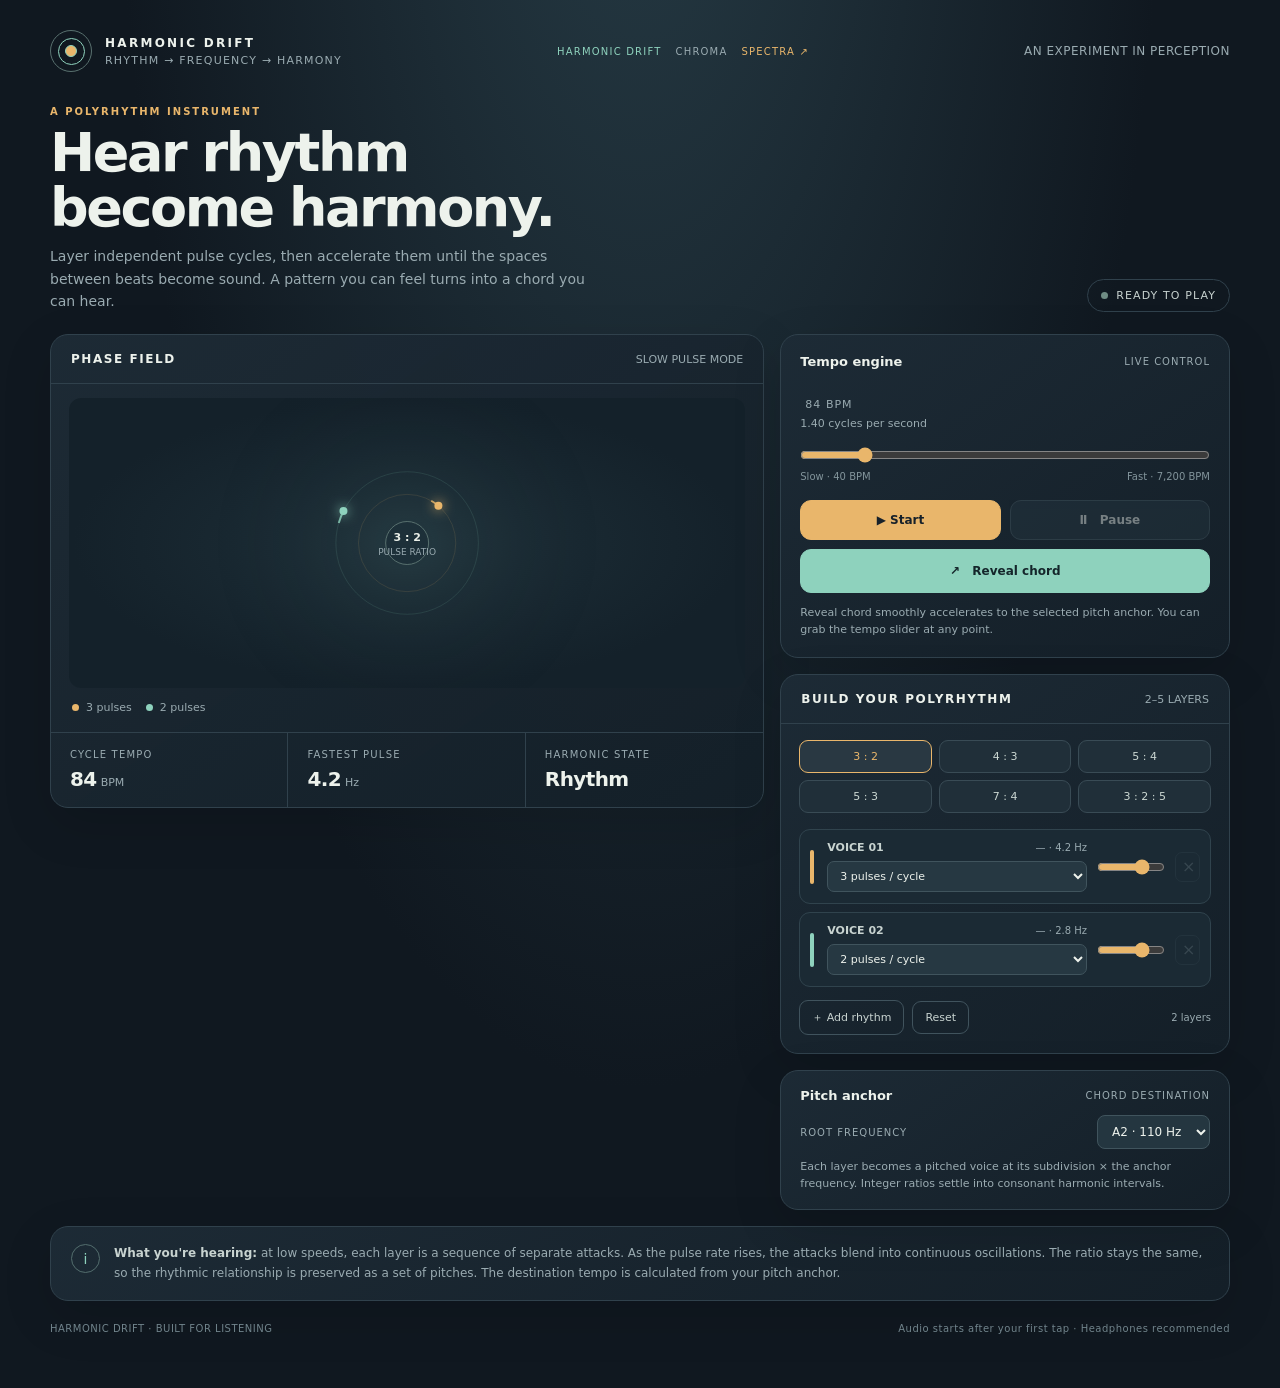
==== commit 917a2b37: "Link Spectra from Harmonic Drift" ====
--- a/public/index.html
+++ b/public/index.html
@@ -23,7 +23,7 @@
 <main class="shell">
 <header class="top">
   <div class="brand"><div class="mark" aria-hidden="true"></div><div><strong>HARMONIC DRIFT</strong><small>RHYTHM → FREQUENCY → HARMONY</small></div></div>
-  <div class="top-note">AN EXPERIMENT IN PERCEPTION</div>
+  <nav aria-label="Instruments" style="display:flex;gap:14px;align-items:center;font-size:10px;letter-spacing:.12em"><a href="./index.html" style="color:var(--accent2);text-decoration:none">HARMONIC DRIFT</a><a href="./vision-audio.html" style="color:var(--muted);text-decoration:none">CHROMA</a><a href="./spectra.html" style="color:var(--accent);text-decoration:none">SPECTRA ↗</a></nav><div class="top-note">AN EXPERIMENT IN PERCEPTION</div>
 </header>
 <section class="intro">
   <div><div class="eyebrow">A polyrhythm instrument</div><h1>Hear rhythm<br>become harmony.</h1><p>Layer independent pulse cycles, then accelerate them until the spaces between beats become sound. A pattern you can feel turns into a chord you can hear.</p></div>
